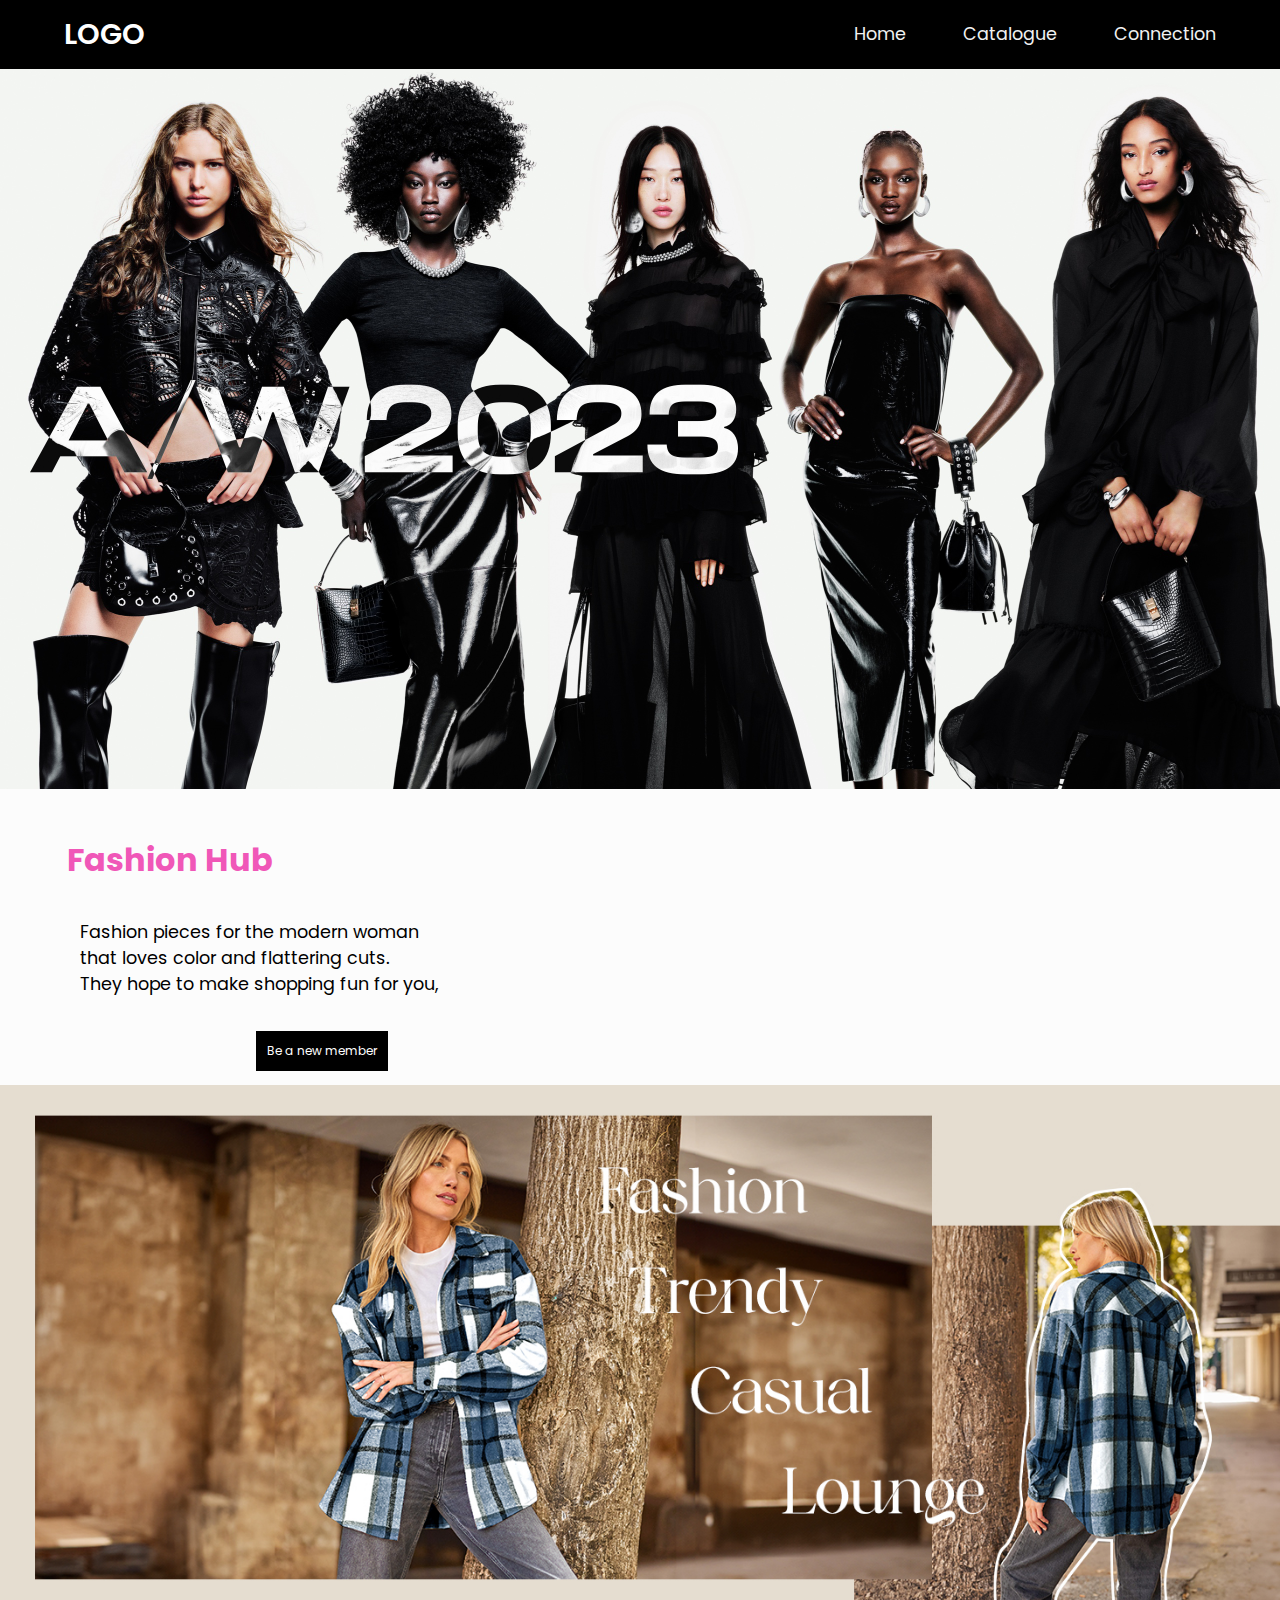
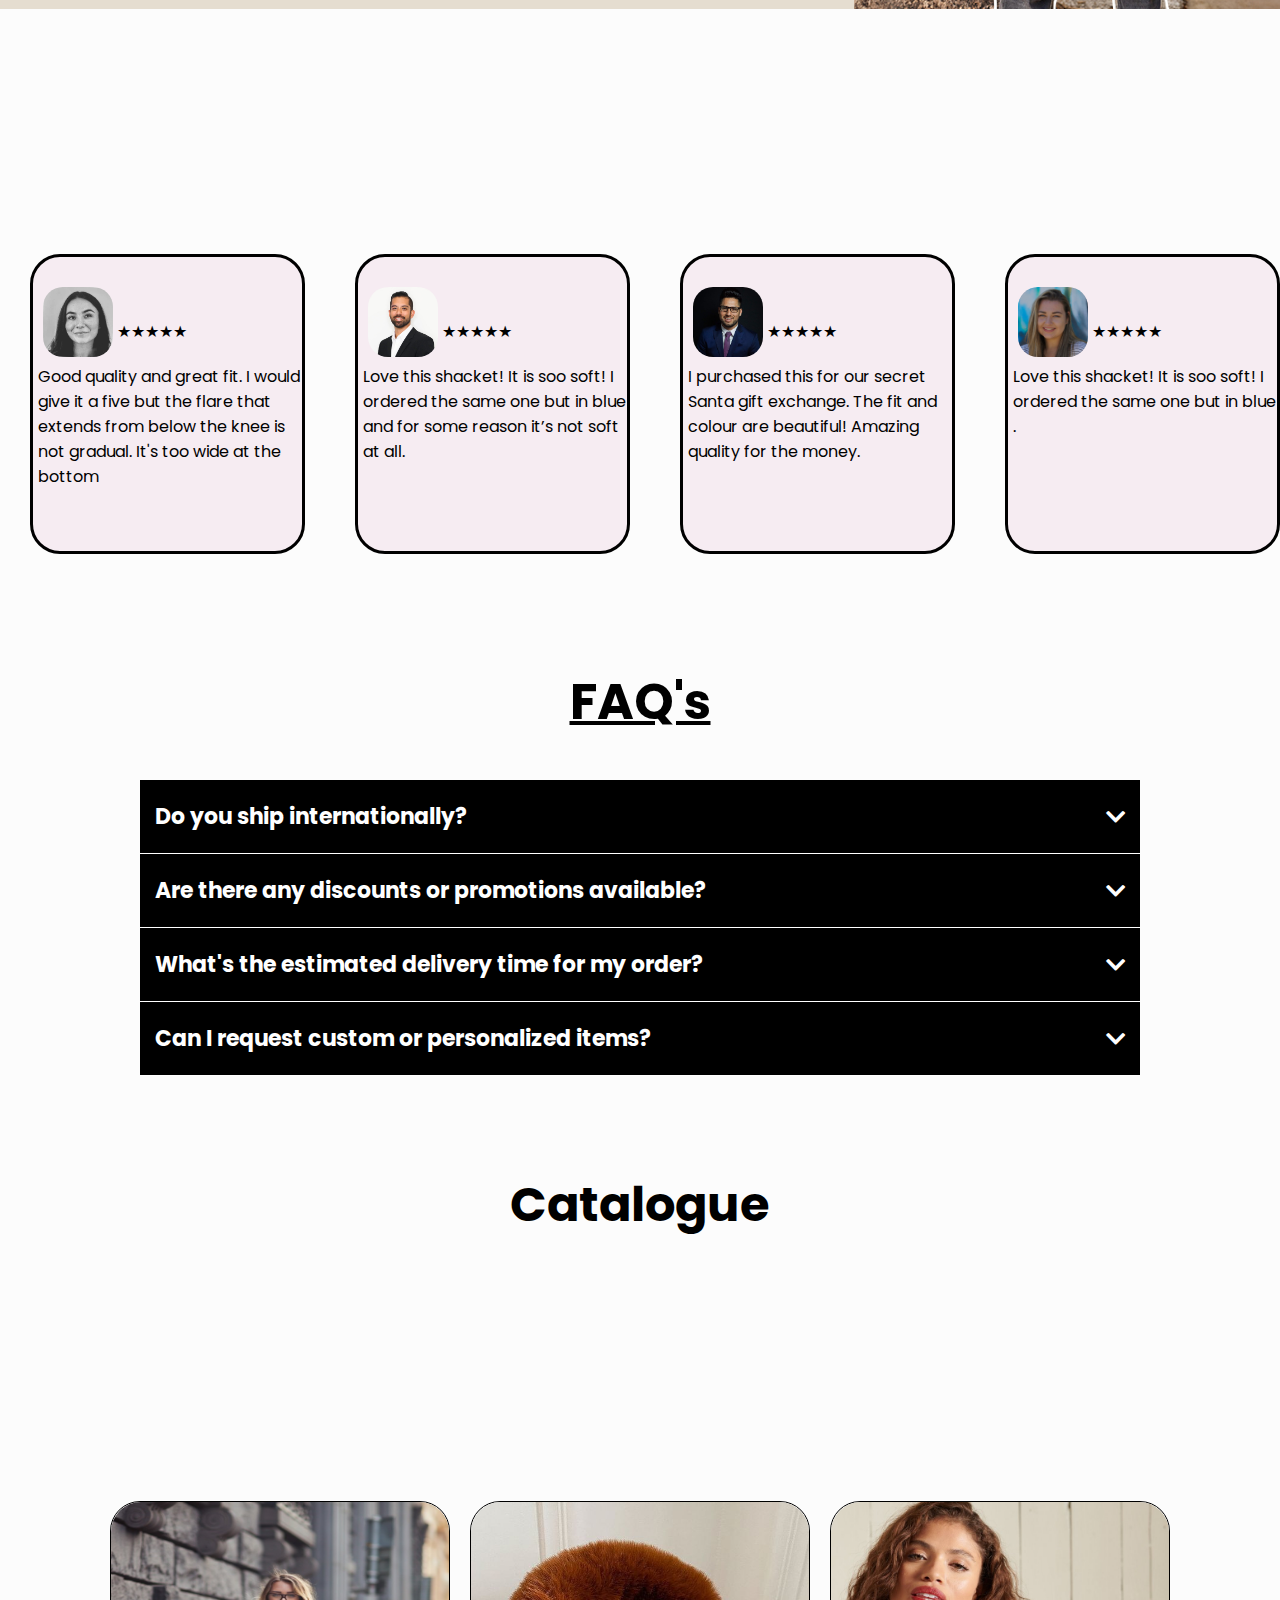
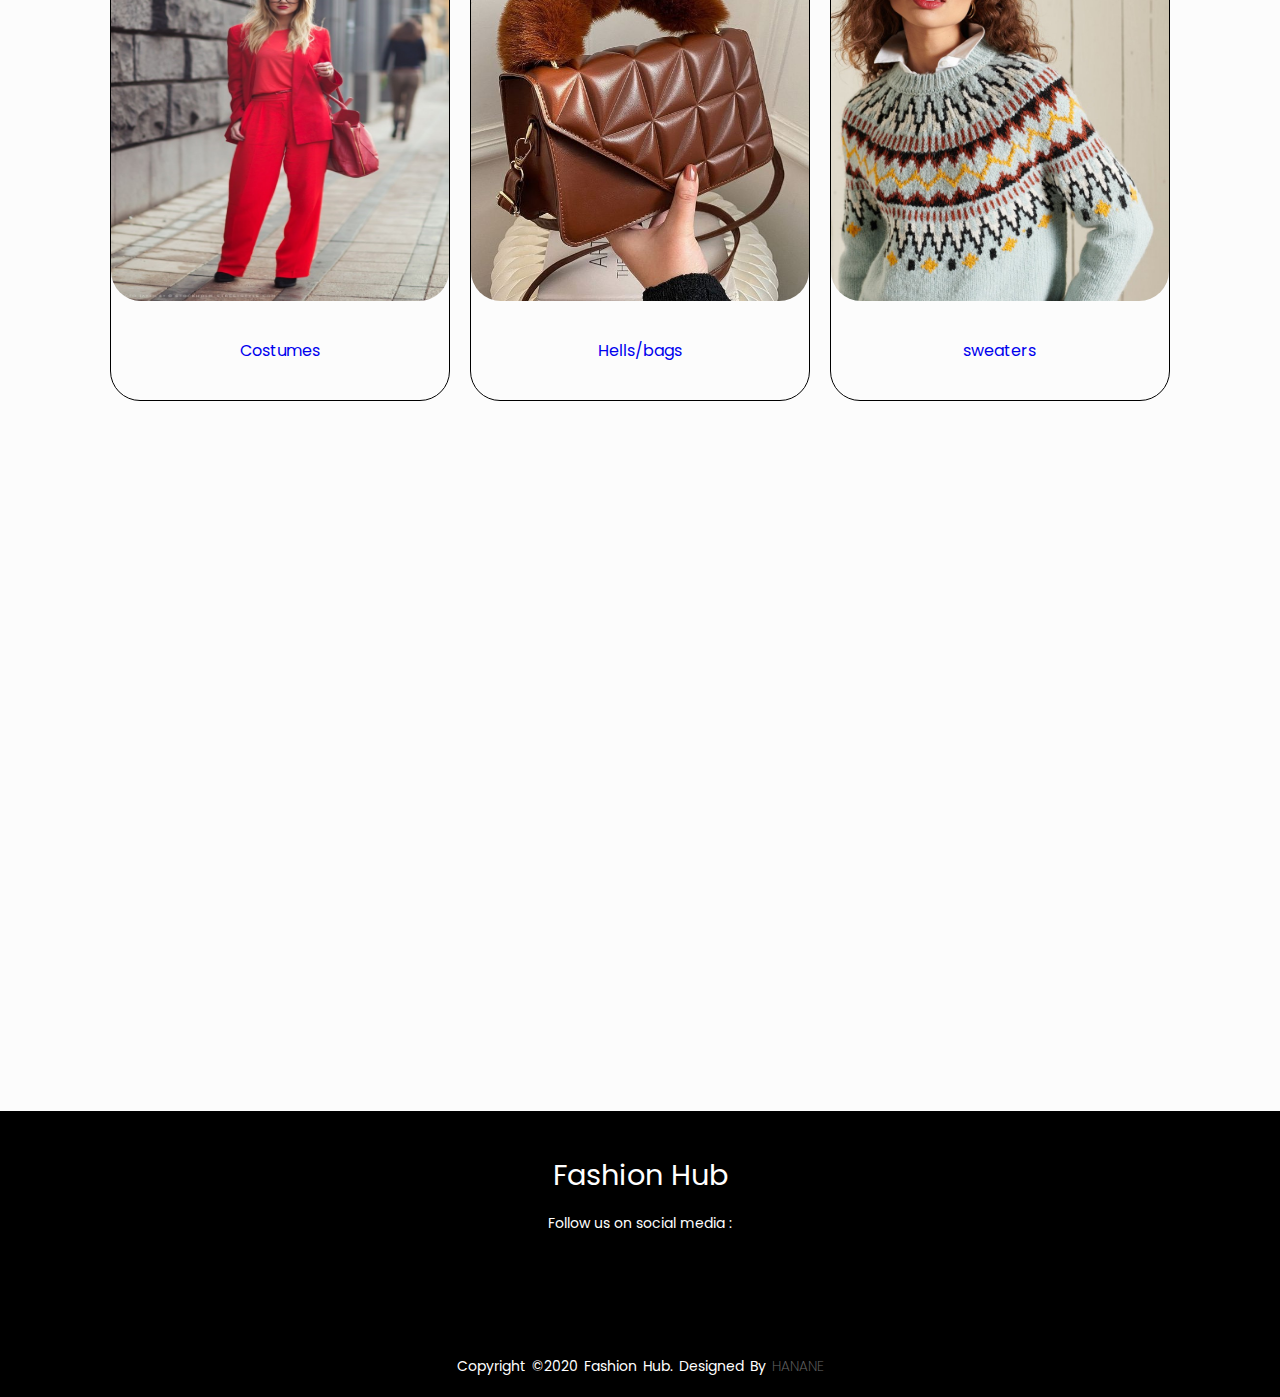
==== index.html @ 6d5226a4 "test" ====
<!DOCTYPE html>
<html lang="en">
  <head>
    <meta charset="UTF-8" />
    <meta name="viewport" content="width=device-width, initial-scale=1.0" />
    <link
      rel="stylesheet"
      href="https://cdnjs.cloudflare.com/ajax/libs/font-awesome/5.15.4/css/all.min.css"/>

    <link rel="stylesheet" href="style1.css" />
    <link rel="stylesheet" href="https://cdnjs.cloudflare.com/ajax/libs/font-awesome/5.15.1/css/all.min.css" />
    
    <!-- google font -->
    <link href="https://fonts.googleapis.com/css2?family=Open+Sans&display=swap" rel="stylesheet">
    <script src="script.js"></script>


    <title>Fashion Hub</title> 
  </head>
  <body>
    <header>
      <a href="#" class="logo">LOGO</a>
      <nav class="navigation">
        <a href="index.html">Home</a>
        <a href="catalogue.html">Catalogue</a>
        <a href="connection.html">Connection</a>
      
      </nav>
      <button  style="  margin-top: 10px;
      position: absolute;">
        <span></span>
        <span></span>
        <span></span>
      </button>
    </header>
    <div class="main">
        <div class="container">
            <img  src="images/1img.jpg"  alt="image1"/>
        </div>
        <div class="description">
          <div>
            <pre>                Fashion pieces for the modern woman 
                that loves color and flattering cuts.
                They hope to make shopping fun for you,
                </pre>
                <h1>Fashion Hub</h1>
                <a href="connection.html" class="quote-btn">Be a new member</a>
          </div>
          
        </div>
      </div>
       
        <div class="container1">
            <img  src="images/img2.jpg"  alt="image2"/>
        </div>

        
        <div class="line5">
          
          <div>
            
            <img class="img-l4" src="images/profil55.jfif" alt="Image 3" />
            <span class="STARS" >&#9733;&#9733;&#9733;&#9733;&#9733;</span>
              <p>Good quality and great fit. I would give it a five but the flare that extends 
                 from below the knee is not gradual. It's too wide at the bottom</p>
                 
          </div>
             <div>
              <img class="img-l4" src="images/profil66.jpg" alt="Image 3" />
              <span class="STARS" >&#9733;&#9733;&#9733;&#9733;&#9733;</span>
              <p>Love this shacket! It is soo soft! I ordered the same one but in blue and for some reason it’s not soft at all.
              </p>
              
          </div>
          <div>
            <img class="img-l4" src="images/profil77.jpg" alt="Image 3" />
            <span class="STARS" >&#9733;&#9733;&#9733;&#9733;&#9733;</span>
              <p>I purchased this for our secret Santa gift exchange. 
                The fit and colour are beautiful! Amazing quality for the money. 
                </p>
                
          </div>
          <div>
            <img class="img-l4" src="images/profile44.jfif" alt="Image 3" />
            <span class="STARS" >&#9733;&#9733;&#9733;&#9733;&#9733;</span>
            <p>Love this shacket! It is soo soft! I ordered the same one but in blue . 
              </p>
              
        </div>
      </div>

      <section>
        <h1 class="title">FAQ's</h1>
    
        <div class="questions-container">
            <div class="question">
                <button>
                    <span> Do you ship internationally?</span>
                    <i class="fas fa-chevron-down d-arrow"></i>
                </button>
                <p>Yes, we offer international shipping. You can select your country during the checkout process, and shipping fees will be calculated accordingly.</p>
            </div>
    
            <div class="question">
                <button>
                    <span>Are there any discounts or promotions available?</span>
                    <i class="fas fa-chevron-down d-arrow "></i>
                </button>
                <p>We frequently run special promotions and discounts. Check our Promotions page for the latest deals or subscribe to our newsletter to receive exclusive offers.</p>
            </div>
    
            <div class="question">
                <button>
                    <span>What's the estimated delivery time for my order?</span>
                    <i class="fas fa-chevron-down d-arrow"></i>
                </button>
                <p>The estimated delivery time varies depending on your location and shipping method. You can find this information during the checkout process. We also provide order tracking for real-time updates</p>
            </div>
    
            <div class="question">
                <button>
                    <span> Can I request custom or personalized items?</span>
                    <i class="fas fa-chevron-down d-arrow"></i>
                </button>
                <p>Some of our products may be available for personalization. Please check the product description for details or contact our customer support for more information.</p>
            </div>
        </div>
    </section>


    
    <div class="titre-catalogue">
      <h2>Catalogue</h2>
  </div>
    <div class="line1">
      <div >
       <img class="img-l1" src="images/img4.jpg" alt="Image 1" />
       <a href="suit.html" >Costumes</a>
   </div> 
       <div  >
           <img class="img-l1" src="images/img5.jpg" alt="Image 2" />
           <a href="heels.html" >Hells/bags</a>
       </div>
       <div >
           <img class="img-l1" src="images/img6.jpg" alt="Image 3" />
           <a href="sweaters.html">sweaters </a>
       </div>
   </div>
  


        

   <footer>
    <div class="footer-content">
        <h3>Fashion Hub</h3>
        <p>Follow us on social media :</p>
        <ul class="socials">
            <li><a href="#"><i class="fa fa-facebook"></i></a></li>
            <li><a href="#"><i class="fa fa-twitter"></i></a></li>
            <li><a href="#"><i class="fa fa-google-plus"></i></a></li>
            <li><a href="#"><i class="fa fa-youtube"></i></a></li>
            <li><a href="#"><i class="fa fa-linkedin-square"></i></a></li>
        </ul>
    </div>
    <div class="footer-bottom">
        <p>copyright &copy;2020 Fashion Hub. designed by <span>Hanane</span></p>
    </div>
</footer>
         
<script>
  const existingButtons  = document.querySelectorAll('.question button');
    existingButtons .forEach( button =>{
        button.addEventListener('click',()=>{
            const faq = button.nextElementSibling;
            const icon = button.children[1];
    
            faq.classList.toggle('show');
            icon.classList.toggle('rotate');
        })
    } )
    /*burger*/
    let btn = document.querySelector("button");
        let nav = document.querySelector("nav");
        btn.addEventListener("click",function(){
            nav.classList.toggle("active");
        });
    </script>
</body>


</html>
---- style1.css ----
@import url("https://fonts.googleapis.com/css2?family=Inter:wght@100;200;300;400;500;600;700&family=Poppins:ital,wght@0,100;0,200;0,300;0,400;0,500;0,600;0,700;0,800;0,900;1,100;1,200;1,300;1,400;1,500;1,600;1,700;1,800;1,900&display=swap");
* {
  font-family: "Poppins", sans-serif;
  margin: 0;
  padding: 0;
  box-sizing: border-box;
  scroll-behavior: smooth;
}

body {
  background-color: rgb(255, 255, 255);
  width: 100%;
  overflow-x: hidden;
}

header {
  background-color: black;
  width: 100%;
  position: relative;
  z-index: 999;
  display: flex;
  justify-content: space-between;
  align-items: center;
  padding: 1% 5%;
}

.logo {
  text-decoration: none;
  color: white;
  text-transform: uppercase;
  font-weight: 600;
  font-size: 1.8em;
}

.navigation a {
  color: rgb(241, 241, 241);
  text-decoration: none;
  font-size: 1.1em;
  font-weight: 50em;
  padding-left: 3em;
}
.navigation a:hover {
  color: rgb(233, 15, 139);
}
.container img {
  width: 100%;
  position: relative;
  top: 10%;
  bottom: 10%;
}
description {
  padding: 10%;
  color: rgb(21, 21, 231);
  display: grid;
}

.description pre {
  font-size: 1.1em;
  font-weight: 220em;
  color: rgb(0, 0, 0);
  position: relative;
  top: 7em;
  left: em;
}
.description h1 {
  color: rgb(240, 87, 184);
  position: relative;
  left: 2.1em;
  top: -2em;
}
.line1 div button {
  color: rgb(255, 255, 255);
  width: 350px;
  background-color: black;
  font-size: 10px;
  padding: 0.93em;
  bottom: 100px;
  position: relative;
  align-items: center;
  left: 5%;
  top: 70px;
  text-decoration: none;
}
.quote-btn {
  color: rgb(255, 255, 255);
  width: 15%;
  background-color: black;
  font-size: 12px;
  padding: 0.93em;
  bottom: 100px;
  position: relative;
  align-items: center;
  left: 20%;
  top: 90px;
  text-decoration: none;
}
.container1 img {
  width: 100%;
  position: relative;
  top: 7em;
}

/* .line1 a {
  position: relative;
  text-align: center;
  border-radius: 20px;
  top: 1em;
  left: 140px;
  text-decoration: none;
} */

.main1 {
  background-color: rgb(0, 0, 0);
  height: 8em;
}
footer {
  margin-top: 100px;
}
.line2 {
  width: 100%;
  height: 120px;
  margin-top: 50px;
  display: flex;
}
.line2 div {
  width: 40%;
  height: 500px;
  border: 2px solid;
  margin: 20px;
}
.line2 div img {
  width: 100%;
  height: 80%;
}
.line3 {
  width: 100%;
  height: 120px;
  margin-top: 500px;
  display: flex;
}
.line3 div {
  width: 40%;
  height: 500px;
  border: 2px solid;
  margin: 20px;
}
.line3 div img {
  width: 100%;
  height: 80%;
}

.line1 {
  width: 100%;
  padding: 200px 100px;
  display: flex;
  margin-top: 50px;
  flex-wrap: wrap; /* Pour permettre le passage à la ligne */
}
.line1 div {
  width: 40%;
  height: 500px;
  border: 1px solid;
  border-radius: 30px;
  flex: 0 0 calc(33.33% - 20px); /* Chaque div prend 33.33% de la largeur avec une marge de 20px */
  margin: 10px;
  animation-duration: initial;
}
.line1 div img {
  width: 100%;
  height: 80%;
  border-radius: 30px;
}
footer {
  margin-top: 500px;
  background-color: black;
  color: aliceblue;
}
.footer p {
  position: relative;
  top: 200px;
  left: 70%;
}
.container2 {
  display: flex;
  flex-direction: column;
}
.container2 p {
  padding: 0px 10px;
  color: rgb(251, 4, 140);
  font-size: 15px;
}
.left img {
  width: 40%;
  height: 80%;
  position: relative;
  left: 5%;
  margin-top: 20%;
}
.port {
  align-items: center;
  font-size: 30px;
  padding-top: 60px;
}
.container3 {
  display: flex;
}
.container3 img {
  width: 400px;
  height: 500px;
  margin-top: 150px;
}
.right {
  position: relative;
  right: 30%;
  top: 200px;
}
.form {
  margin-top: 150px;
  margin-left: 100px;
}
.form p {
  font-size: 20px;
  color: black;
}
input {
  height: 50px;
  width: 350px;
  border: none;
  outline: none;
  border-radius: 30px;
  background-color: rgb(204, 193, 193);
  margin: 15px;
}
.form button {
  width: 150px;
  height: 50px;
  border-radius: 20px;
  border: none;
  position: relative;
  top: 22%;
  right: 50%;
  background-color: rgb(204, 193, 193);
}

.line5 {
  width: 100%;
  display: flex;
  flex-direction: row;
  margin-top: 50px;
}
.line5 div {
  flex: 1;
  width: 90%;
  height: 300px;
  border-radius: 30px;
  background-color: rgb(246, 236, 242);
  margin: 30px;
  margin-top: 300px;
  border: 3px solid;
}
.line5 div p {
  position: relative;
  left: 5px;
}
.img-l4 {
  width: 70px;
  height: 70px;
  border-radius: 20px;
  margin-left: 10px;
  margin-top: 30px;
}
.STARS {
  position: relative;
  bottom: 20px;
  left: 0px;
}

button {
  display: none;
}

@media only screen and (max-width: 768px) {
  button {
    display: block;
    border: none;
    border-radius: 0px;
    background-color: rgb(126, 126, 120);
    width: 40px;
    padding: 1%;
    position: relative;
    top: 3%;
    right: 10px;
  }
  button span {
    display: block;
    background-color: rgb(245, 245, 245);
    width: 100%;
    height: 3px;
  }
  button span:nth-child(2) {
    margin-top: 3px;
    margin-bottom: 3px;
  }
  nav {
    background-color: rgb(130, 139, 139);
    width: 26%;
    height: 150px;
    display: flex;
    flex-direction: column;
    justify-content: space-around;
    position: fixed;
    top: 5%;
    right: 0%;
    transform: translateX(100%);
  }
  nav.active {
    transform: translateX(0%);
  }
}
/*cards -----------------------------------------------------------------------*/

/* Style de base pour votre classe .line5 */

.line5 {
  width: 100%;
  display: grid;
  grid-template-columns: repeat(4, 1fr); /* Affiche 3 colonnes égales */
  gap: 20px; /* Marge entre les cartes */
  margin-top: 50px;
}

/* Style des cartes par défaut (toutes les cartes visibles) */

@media (max-width: 990px) {
  .line5 div {
    flex: 1;
    margin: 10px;
  }
  .line5 {
    margin-top: 30px;
  }
  .line1 p {
    margin-top: 7%;
    margin-left: 600px;
    font-weight: 90px;
    font-size: 20px;
  }
}

@media (max-width: 1020px) {
  .line5 {
    grid-template-columns: repeat(4, 1fr); /* Affiche 3 colonnes égales */
    margin-top: 240px;
  }

  .container2 {
    grid-template-columns: repeat(2, 1fr);
  }
}

@media (max-width: 700px) {
  .line5 {
    grid-template-columns: repeat(2, 1fr); /* Affiche 2 colonnes égales */
    margin-top: 200px;
  }
  .description pre {
    font-size: 20px;
    font-weight: 220em;
    color: rgb(0, 0, 0);
    position: relative;
    top: 7em;
    left: em;
  }
  .description h1 {
    color: rgb(233, 15, 139);
    position: relative;
    left: 2.1em;
    top: -2em;
  }

 

  .port {
    text-align: center;
    font-size: 20px;
    padding-top: 40px;
  }

}

@media (max-width: 500px) {
  .line5 {
    grid-template-columns: repeat(1, 1fr); /* Affiche 1 colonne */
    margin-top: 30px;
  }

  .description pre {
    font-size: 5px;
    font-weight: 220em;
    color: rgb(0, 0, 0);
    position: relative;
    top: 7em;
    left: em;
  }
  .description h1 {
    color: rgb(233, 15, 139);
    position: relative;
    left: 2.1em;
    top: -2em;
  }
}

/*testtttttttttttttttt*/

@media (max-width: 800px) {
  .line1 div {
    flex: 0 0 calc(50% - 20px);
  }

  .description pre {
    font-size: 20px;
    font-weight: 220em;
    color: rgb(0, 0, 0);
    position: relative;
    top: 7em;
    left: em;
  }
  .description h1 {
    color: rgb(233, 15, 139);
    position: relative;
    left: 2.1em;
    top: -2em;
  }
}

/* Pour écran inférieur ou égal à 400px, affiche 1 div par ligne */
@media (max-width: 400px) {
  .line1 div {
    flex: 0 0 calc(100% - 20px);
  }
  .description pre {
    font-size: 10px;
    font-weight: 220em;
    color: rgb(0, 0, 0);
    position: relative;
    top: 7em;
    left: em;
  }
  .description h1 {
    color: rgb(233, 15, 139);
    position: relative;
    left: 2.1em;
    top: -2em;
  }
}


@media (max-width: 1023px) {

.titre-catalogue h2{
  text-align: center;
    margin-top: 93px;
    font-size: xxx-large;
}
}
/* questions*/

.title {
  font-size: 50px;
  text-align: center;
  margin-top: 80px;
  margin-bottom: 40px;
  text-decoration: underline 4px;
}

.questions-container {
  max-width: 1000px;
  margin: 0 auto;
}

.question {
  border-bottom: 1px solid #ffffff;
}
.question button {
  width: 100%;
  background-color:  rgb(0, 0, 0);
  display: flex;
  justify-content: space-between;
  align-items: center;
  padding: 20px 15px;
  border: none;
  outline: none;
  font-size: 22px;
  color: #fff;
  font-weight: 700;
  cursor: pointer;
}
.question p {
  font-size: 22px;
  max-height: 0;
  opacity: 0;
  line-height: 1.5;
  overflow: hidden;
  transition: all 0.6s ease;
  background-color: rgb(244, 208, 231);
}
.d-arrow {
  transition: transform 0.5s ease-in;
  color: #fff;
}

/*add this class when click*/
.question p.show {
  max-height: 200px;
  opacity: 1;
  padding: 0px 15px 30px 15px;
}
.question button .d-arrow.rotate {
  transform: rotate(180deg);
}

/*FOOTER */
* {
  margin: 0;
  padding: 0;
  box-sizing: border-box;
}
body {
  background: #fcfcfc;
}
footer {
  position: relative;
  bottom: 0;
  left: 0;
  right: 0;
  background: #000000;
  height: auto;
  width: 100vw;
  font-family: "Open Sans";
  padding-top: 40px;
  color: #fff;
}
.footer-content {
  display: flex;
  align-items: center;
  justify-content: center;
  flex-direction: column;
  text-align: center;
}
.footer-content h3 {
  font-size: 1.8rem;
  font-weight: 400;
  text-transform: capitalize;
  line-height: 3rem;
}
.footer-content p {
  max-width: 500px;
  margin: 10px auto;
  line-height: 28px;
  font-size: 14px;
}
.socials {
  list-style: none;
  display: flex;
  align-items: center;
  justify-content: center;
  margin: 1rem 0 3rem 0;
}
.socials li {
  margin: 0 10px;
}
.socials a {
  text-decoration: none;
  color: #fff;
}
.socials a i {
  font-size: 1.1rem;
  transition: color 0.4s ease;
}
.socials a:hover i {
  color: aqua;
}

.footer-bottom {
  background: #000;
  width: 100vw;
  padding: 20px 0;
  text-align: center;
}
.footer-bottom p {
  font-size: 14px;
  word-spacing: 2px;
  text-transform: capitalize;
}
.footer-bottom span {
  text-transform: uppercase;
  opacity: 0.4;
  font-weight: 200;
}

a:hover {
  color: rgb(233, 15, 139);
}



.line1 div a {
  display: block; 
  text-align: center;
  width: 100%; 
  margin-top: 30px;
  text-decoration: none;
}

.titre-catalogue  h2 {
  text-align: center;
  margin-top: 93px;
  font-size: xxx-large;
}
.line1 div h4{
  padding: 10px;
}
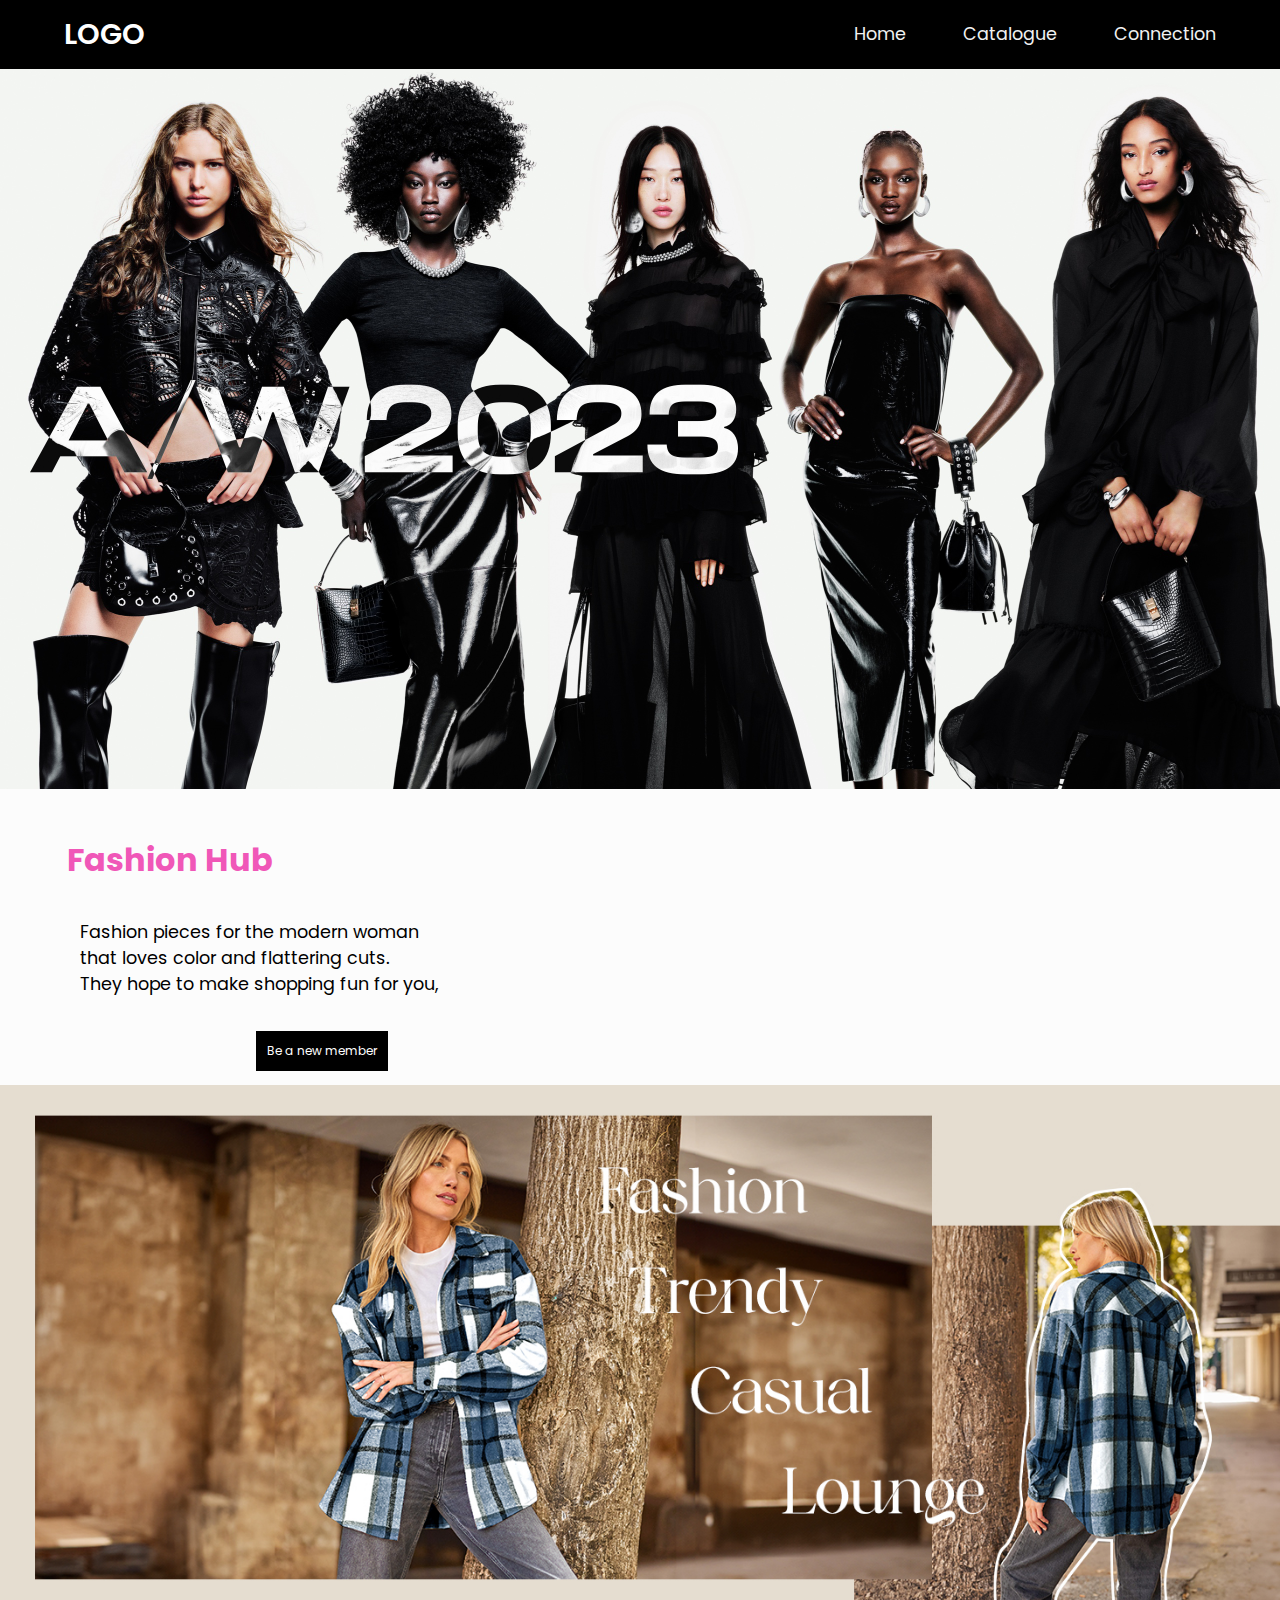
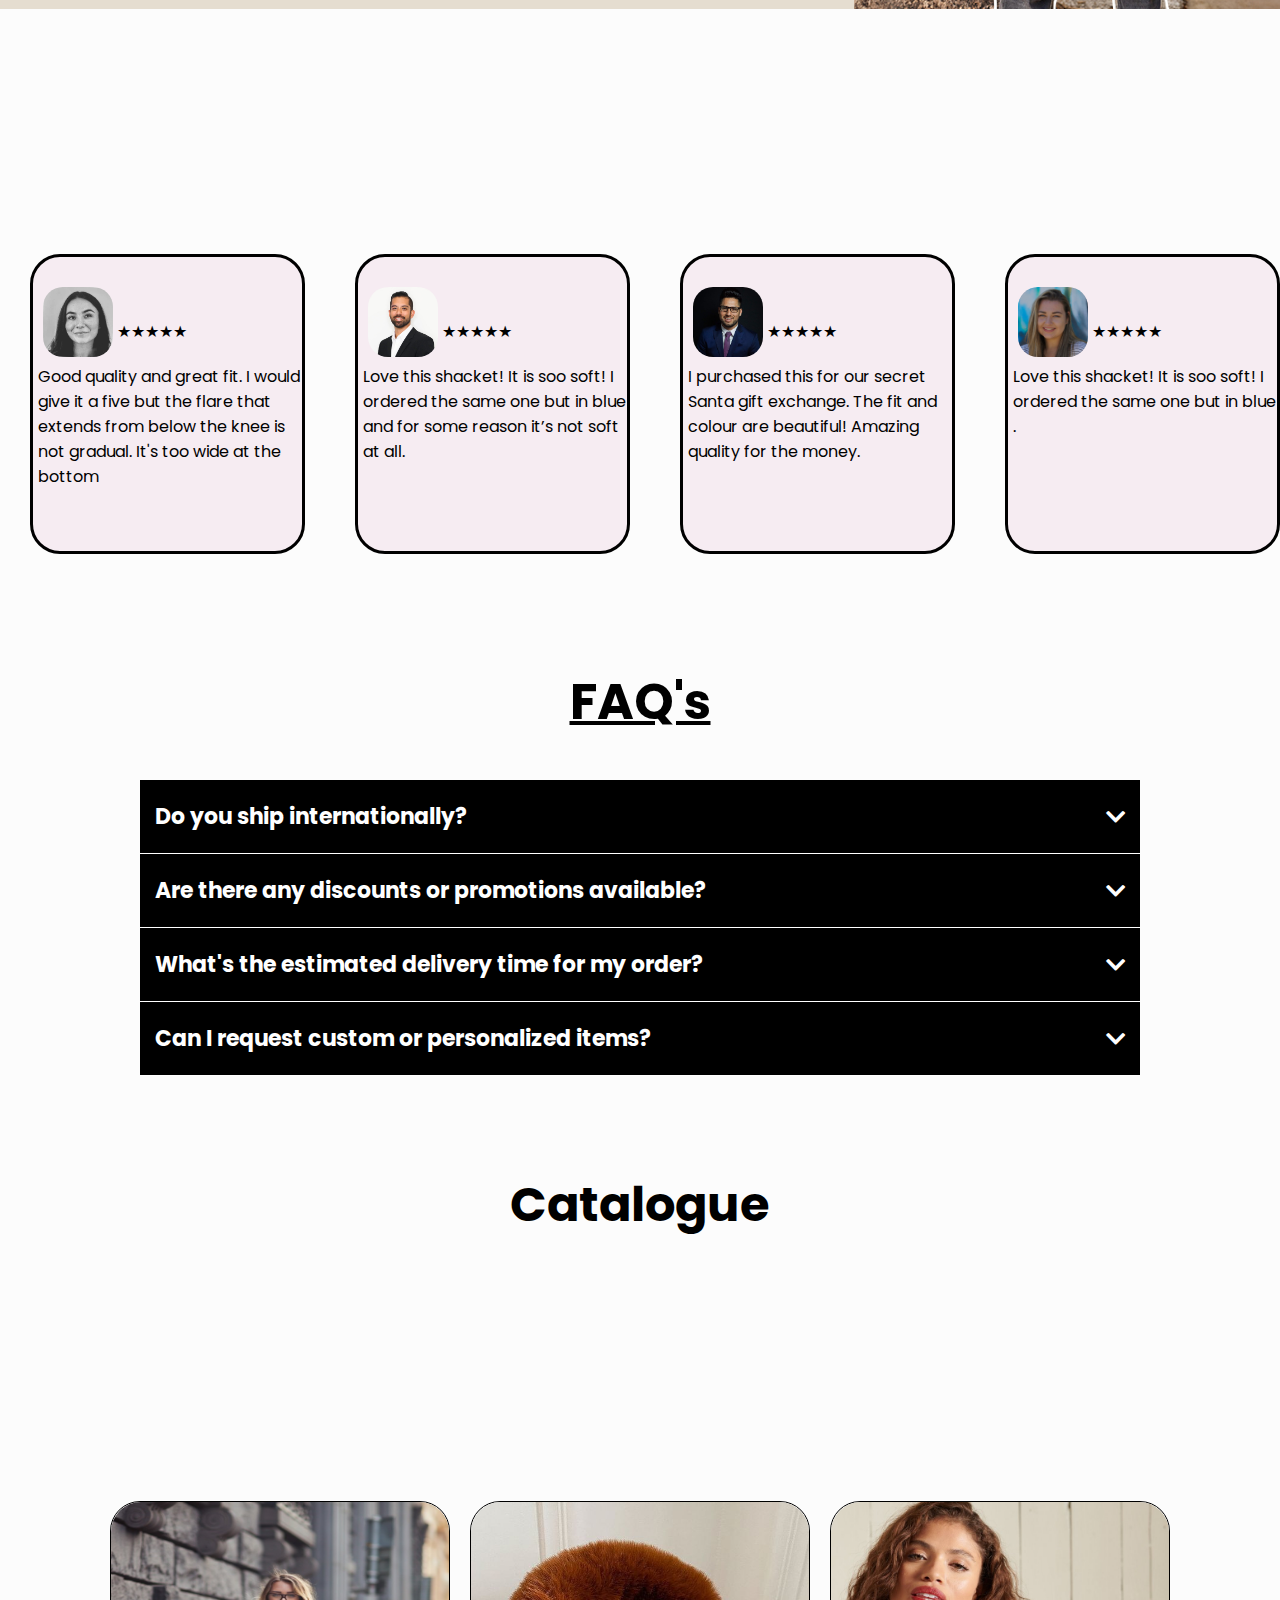
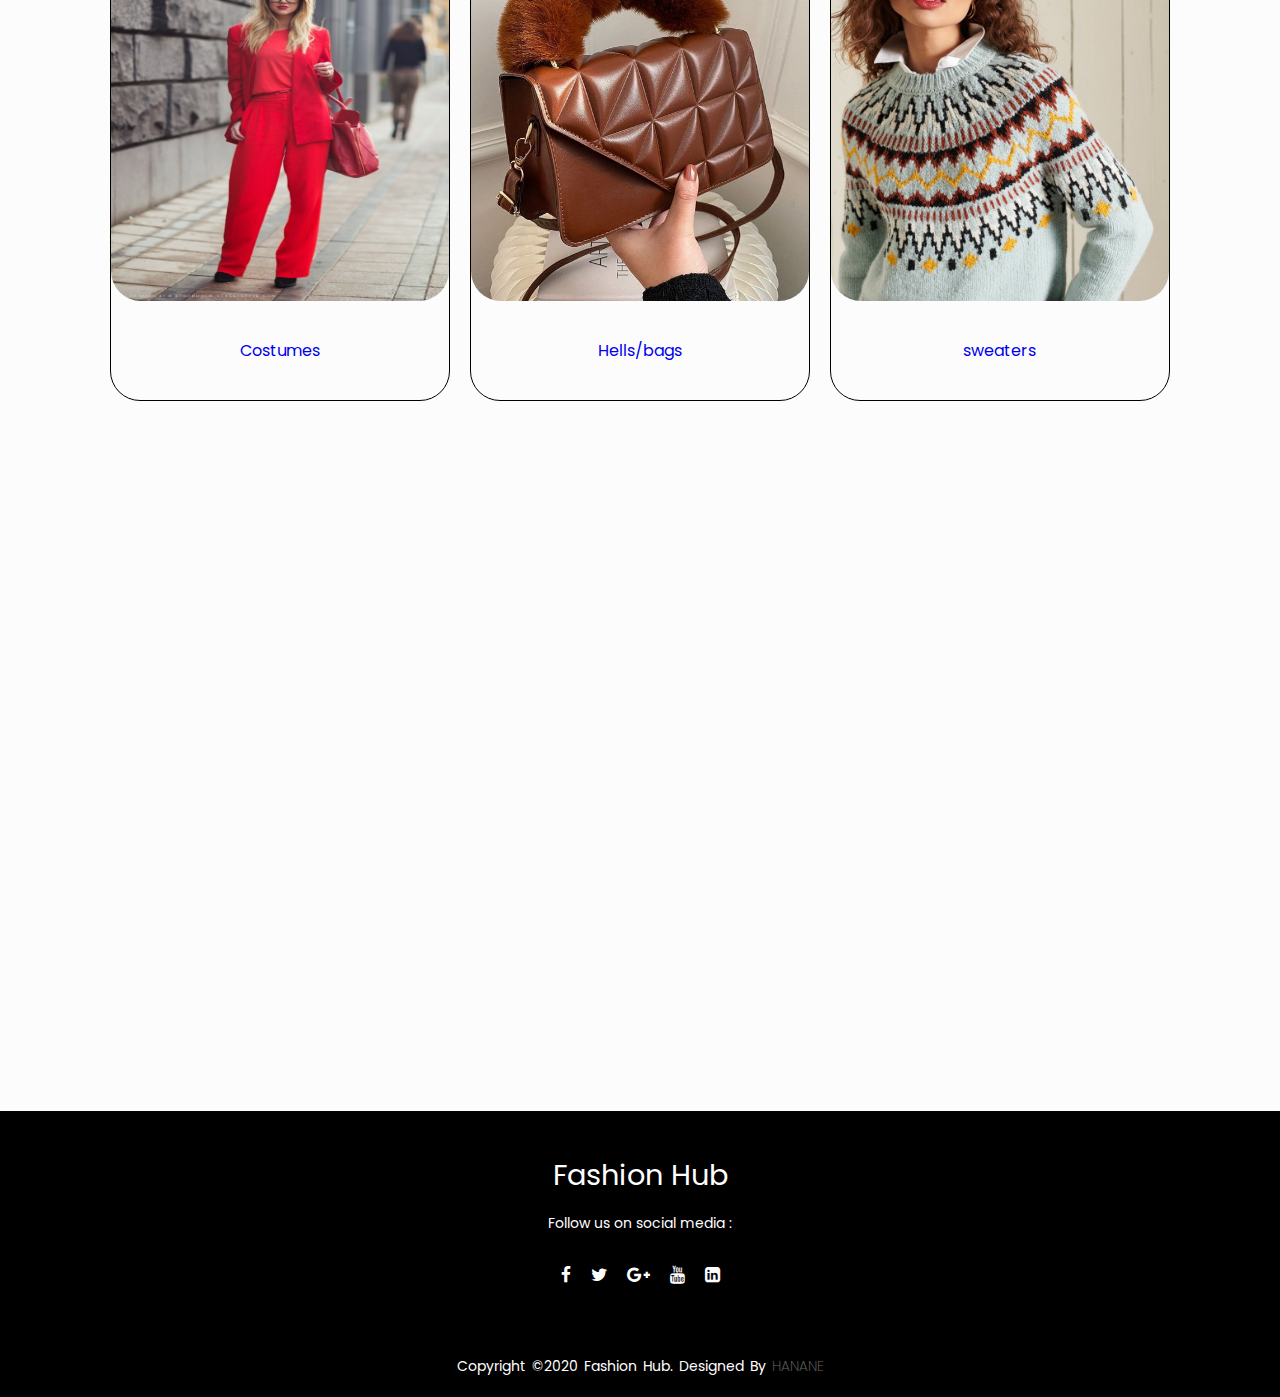
==== commit caff88b1: "hanane66" ====
--- a/index.html
+++ b/index.html
@@ -6,13 +6,8 @@
     <link
       rel="stylesheet"
       href="https://cdnjs.cloudflare.com/ajax/libs/font-awesome/5.15.4/css/all.min.css"/>
-
+      <link rel="stylesheet" href="https://stackpath.bootstrapcdn.com/font-awesome/4.7.0/css/font-awesome.min.css">
     <link rel="stylesheet" href="style1.css" />
-    <link rel="stylesheet" href="https://cdnjs.cloudflare.com/ajax/libs/font-awesome/5.15.1/css/all.min.css" />
-    
-    <!-- google font -->
-    <link href="https://fonts.googleapis.com/css2?family=Open+Sans&display=swap" rel="stylesheet">
-    <script src="script.js"></script>
 
 
     <title>Fashion Hub</title> 
--- a/style1.css
+++ b/style1.css
@@ -340,10 +340,7 @@
     margin-top: 30px;
   }
   .line1 p {
-    margin-top: 7%;
-    margin-left: 600px;
-    font-weight: 90px;
-    font-size: 20px;
+    
   }
 }
 
@@ -437,6 +434,7 @@
 @media (max-width: 400px) {
   .line1 div {
     flex: 0 0 calc(100% - 20px);
+ 
   }
   .description pre {
     font-size: 10px;
